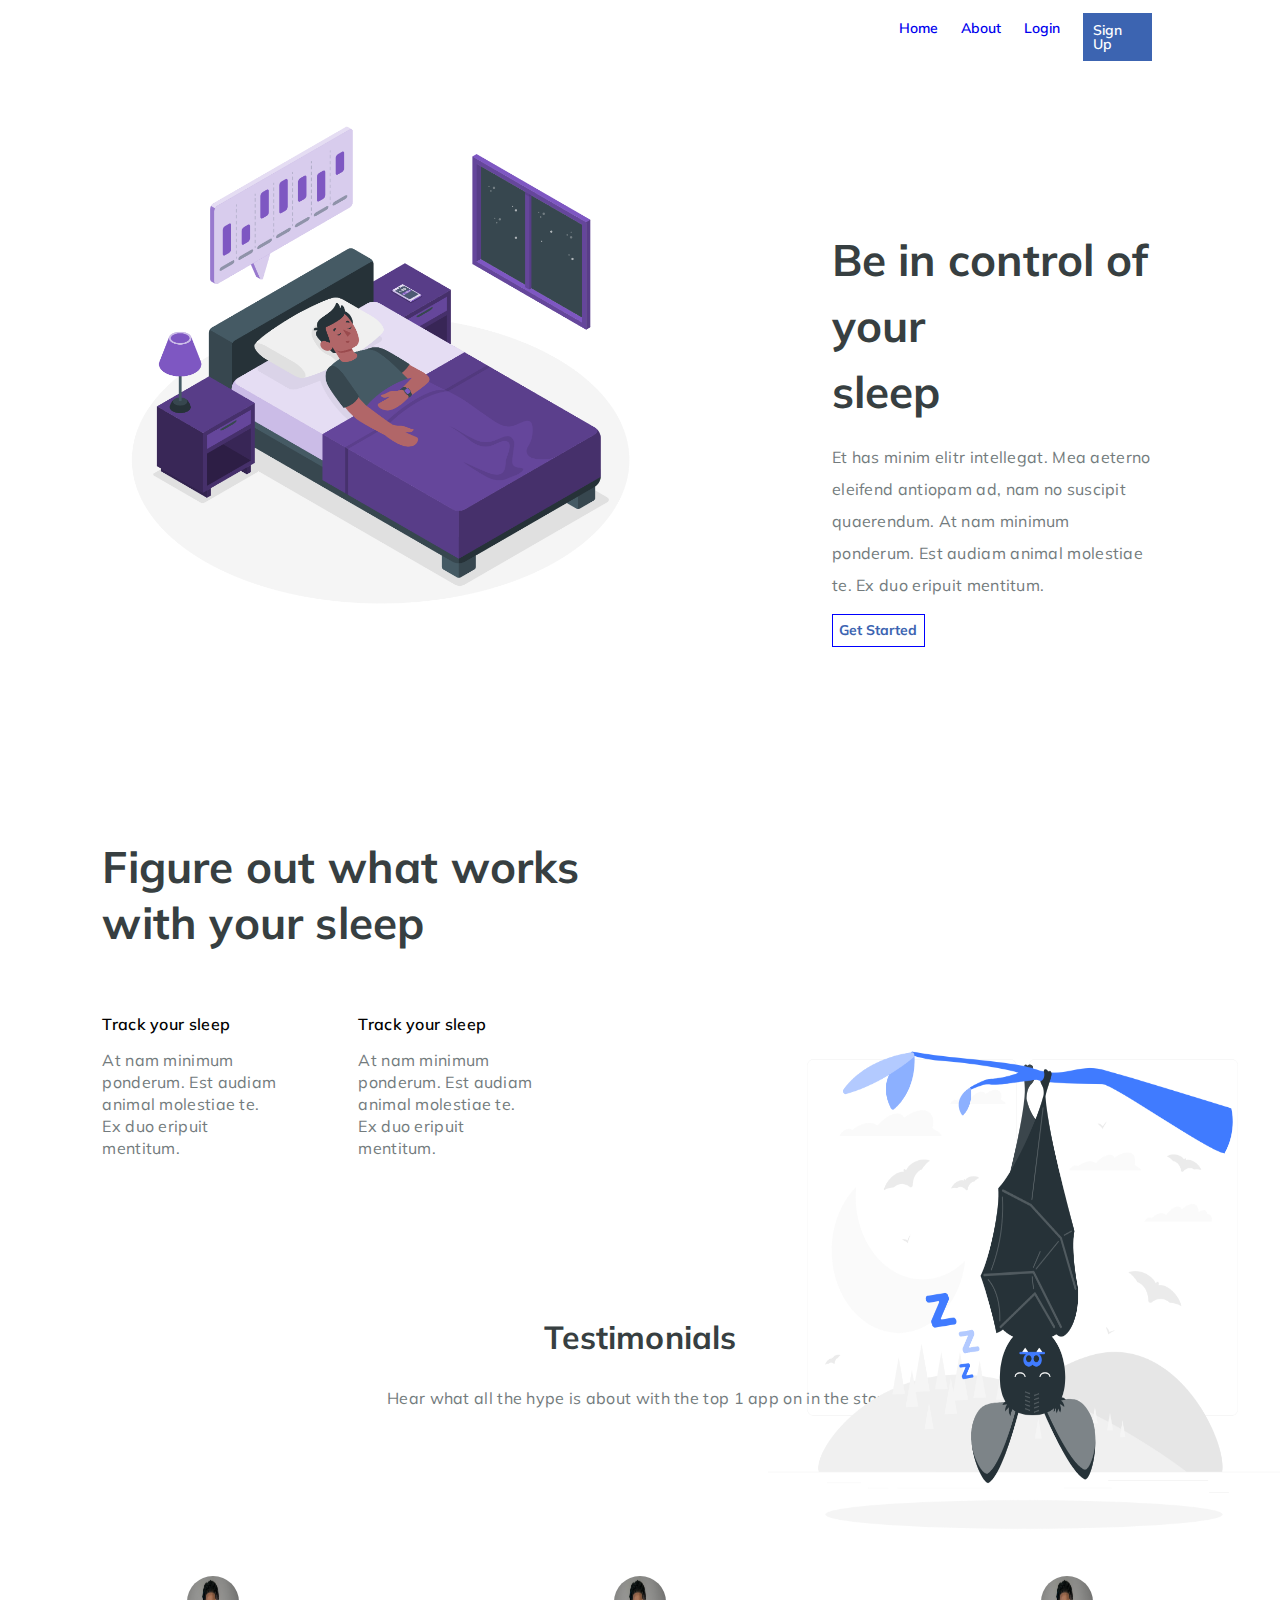
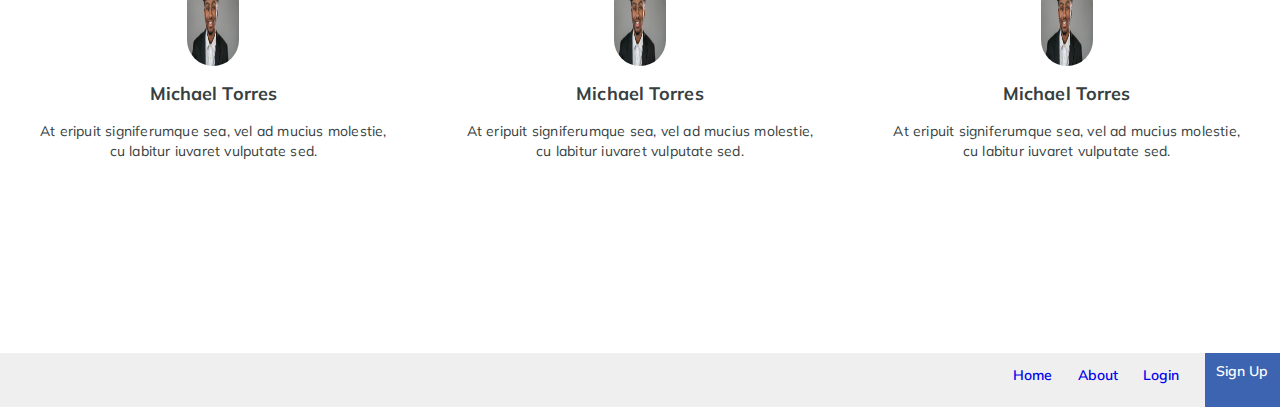
==== index.html @ d7e973f0 "added footer" ====
<!DOCTYPE html>
<html lang="en">

<head>
    <meta charset="UTF-8">
    <meta name="viewport" content="width=device-width, initial-scale=1.0">
    <title>Sleep Tracker</title>
    <!-- StyleSheet -->
    <link rel="stylesheet" href="./css/index.css">
    <!-- Font-Awesome CDN -->
    <link rel="stylesheet" href="https://use.fontawesome.com/releases/v5.14.0/css/all.css"
        integrity="sha384-HzLeBuhoNPvSl5KYnjx0BT+WB0QEEqLprO+NBkkk5gbc67FTaL7XIGa2w1L0Xbgc" crossorigin="anonymous">
    <!-- Fonts -->
    <link href="https://fonts.googleapis.com/css2?family=Mulish:wght@400;500;600;700&display=swap" rel="stylesheet">
</head>

<body>
    <header>
        <nav>
            <span><i class="fas fa-cloud-moon fa-10x"></i></span>
            <a href="#">Home</a>
            <a href="#">About</a>
            <a href="#">Login</a>
            <a href="#">Sign Up</a>
        </nav>
        <img src="./imgs/Sleep analysis-amico.png" />
        <section class="content">
            <h1>Be in control of your
                <br>
                sleep</h1>
            <p>Et has minim elitr intellegat. Mea aeterno eleifend antiopam ad, nam no suscipit quaerendum. At nam
                minimum ponderum. Est audiam animal molestiae te. Ex duo eripuit mentitum.</p>
            <a href="#">Get Started</a>
        </section>
    </header>

    <!-- How We help Section -->

    <section class="feature">
        <div class="content">
            <div class="title">
                <h2>Figure out what works
                    <br>
                    with your sleep</h2>
            </div>
            <div class="boxes">
                <div class="box">
                    <h3>Track your sleep</h3>
                    <p>At nam minimum ponderum. Est audiam animal molestiae te. Ex duo eripuit mentitum.</p>
                </div>
                <div class="box">
                    <h3>Track your sleep</h3>
                    <p>At nam minimum ponderum. Est audiam animal molestiae te. Ex duo eripuit mentitum.</p>
                </div>
            </div>
        </div>
        <img src="./imgs/Sleeping bat-rafiki.png" />
    </section>

    <!-- Testimonials Section -->

    <section class="testimonials">
        <h2>Testimonials</h2>
        <h3>Hear what all the hype is about with the top 1 app on in the store</h3>
        <div class="testimonial-boxes">
            <div class="tes-box">
                <img src="./imgs/portrait.jpeg" />
                <h4>Michael Torres</h4>
                <p>At eripuit signiferumque sea, vel ad mucius molestie,
                    <br>
                    cu labitur iuvaret vulputate sed.</p>
            </div>
            <div class="tes-box">
                <img src="./imgs/portrait.jpeg" />
                <h4>Michael Torres</h4>
                <p>At eripuit signiferumque sea, vel ad mucius molestie,
                    <br>
                    cu labitur iuvaret vulputate sed.</p>
            </div>
            <div class="tes-box">
                <img src="./imgs/portrait.jpeg" />
                <h4>Michael Torres</h4>
                <p>At eripuit signiferumque sea, vel ad mucius molestie,
                    <br>
                    cu labitur iuvaret vulputate sed.</p>
            </div>
        </div>
    </section>

    <!-- Footer -->
    <footer>
        <nav>
            <span><i class="fas fa-cloud-moon fa-10x"></i></span>
            <a href="#">Home</a>
            <a href="#">About</a>
            <a href="#">Login</a>
            <a href="#">Sign Up</a>
        </nav>
    </footer>

</body>

</html>
---- css/index.css ----
/* Css Reset Starts Here */
    html,
    body,
    div,
    span,
    applet,
    object,
    iframe,
    table,
    caption,
    tbody,
    tfoot,
    thead,
    tr,
    th,
    td,
    del,
    dfn,
    em,
    font,
    img,
    ins,
    kbd,
    q,
    s,
    samp,
    small,
    strike,
    strong,
    sub,
    sup,
    tt,
    var,
    h1,
    h2,
    h3,
    h4,
    h5,
    h6,
    p,
    blockquote,
    pre,
    a,
    abbr,
    acronym,
    address,
    big,
    cite,
    code,
    dl,
    dt,
    dd,
    ol,
    ul,
    li,
    fieldset,
    form,
    label,
    legend {
        vertical-align: baseline;
        font-family: inherit;
        font-weight: inherit;
        font-style: inherit;
        font-size: 62.5%;
        outline: 0;
        padding: 0;
        margin: 0;
        border: 0;
        text-decoration: none;
        /* border: 1px solid black; */
    }

    /* remember to define focus styles! */
    :focus {
        outline: 0;
    }

    body {
        background: white;
        line-height: 1;
        color: black;
    }

    ol,
    ul {
        list-style: none;
    }

    /* tables still need cellspacing="0" in the markup */
    table {
        border-collapse: separate;
        border-spacing: 0;
    }

    caption,
    th,
    td {
        font-weight: normal;
        text-align: left;
    }

    /* remove possible quote marks (") from <q> & <blockquote> */
    blockquote:before,
    blockquote:after,
    q:before,
    q:after {
        content: "";
    }

    blockquote,
    q {
        quotes: """";
    }

    /* Css Reset Ends Here */

    body {
        font-family: 'Mulish', sans-serif;
    }

    header {
        margin-bottom: 10%;
    }

    header nav {
        display: flex;
        justify-content: flex-end;
        margin-top: 1%;
        margin-right: 10%;
    }
    
    header nav span {
        margin-right: 78%;
        /* padding: 0.2%; */
    }

    header nav a {
        font-weight: 600;
        font-size: 1.4rem;
        padding-right: 2%;
        padding-top: 0.7%; 
    }

    header nav a:last-child {
        padding: 10px;
        background-color: #3C64B1;
        color: white;
    }

    header img {
        margin-left: 10%;
        margin-top: 5%;
        width: 40%;
    }

    header .content {
        float: right;
        margin-right: 10%;
        margin-top: 13%;
        width: 25%;
    }

    header .content h1 {
        font-size: 4.4rem;
        font-weight: 700;
        margin-bottom: 5%;
        line-height: 1.5;
        color: #373F41;
    }

    header .content p {
        font-size: 1.6rem;
        font-weight: 400;
        line-height: 2;
        letter-spacing: 0.3px;
        margin-bottom: 7%;
        color: #737B7D;
    }

    header .content a {
        border: 1px solid blue;
        font-size: 1.4rem;
        font-weight: bold;
        padding: 2%;
        color: #3C64B1;
    }

    /* Features Section */

    .feature {
        margin-bottom: 10%;
    }

    .feature .content {
        margin-top: 18%;
    }

    .feature .title h2 {
        font-weight: bold;
        font-size: 44px;
        line-height: 56px;
        letter-spacing: 0.2px;
        color: #373F41;
        width: 90%;
        height: 15vh;
        margin-left: 8%;
        margin-bottom: 2%;
    }

    .feature .boxes {
        display: flex;
        width: 40%;
        margin-left: 8%;
    }

    .feature .boxes .box {
        width: 50%;
    }

    .feature .boxes .box h3 {
        font-weight: 600;
        font-size: 1.6rem;
        line-height: 50px;
        letter-spacing: 0.3px;
        color: #000000;
    }

    .feature .boxes .box p {
        font-size: 1.6rem;
        line-height: 22px;
        letter-spacing: 0.3px;
        color: #737B7D;
        width: 70%;
    }


    .feature img {
        position: absolute;
        right: 0%;
        bottom: -80%;
        width: 40%;
        height: 70vh;
    }

    /* Testimonial Section */

    .testimonial-boxes {
        margin-bottom: 15%;
    }

    .testimonials h2 {
        font-weight: bold;
        font-size: 3.2rem;
        line-height: 100px;
        text-align: center;
        letter-spacing: 0.1px;
        color: #373F41;
    }

    .testimonials h3 {
        font-size: 1.6rem;
        line-height: 22px;
        text-align: center;
        letter-spacing: 0.3px;
        color: #737B7D;
    }

    .testimonials .testimonial-boxes {
        display: flex;
        justify-content: space-around;
        text-align: center;
        margin-top: 13%;
    }

    .testimonials .testimonial-boxes .tes-box h4{
        font-size: 1.8rem;
        font-weight: bold;
        line-height: 54px;
        letter-spacing: 0.1px;
        color: #373F41;
    }

    .testimonials .testimonial-boxes .tes-box p {
        font-size: 1.4rem;
        line-height: 20px;
        letter-spacing: 0.2px;
        color: #373F41;
    }

    .testimonials .testimonial-boxes .tes-box img{
        width: 15%;
        height: 10vh;
        border-radius: 50px;
    }

    /* Footer */

    footer nav {
        background-color: #efefef;
        width: 100%;
        height: 6vh;
        display: flex;
        justify-content: flex-end;
        margin-top: 30px;
        margin-right: 5%;
        margin-bottom: 1%;
    }

    footer nav a {
        font-weight: 600;
        font-size: 1.4rem;
        padding-right: 2%;
        padding-top: 1.2%; 
    }

    footer nav span {
        margin-right: 30%;
        padding: 0.3%;
    }

    footer nav a:last-child {
        background-color: #3C64B1;
        color: white;
        padding: 0.9%;
    }

    footer h2 {
        font-size: 2rem;
    }
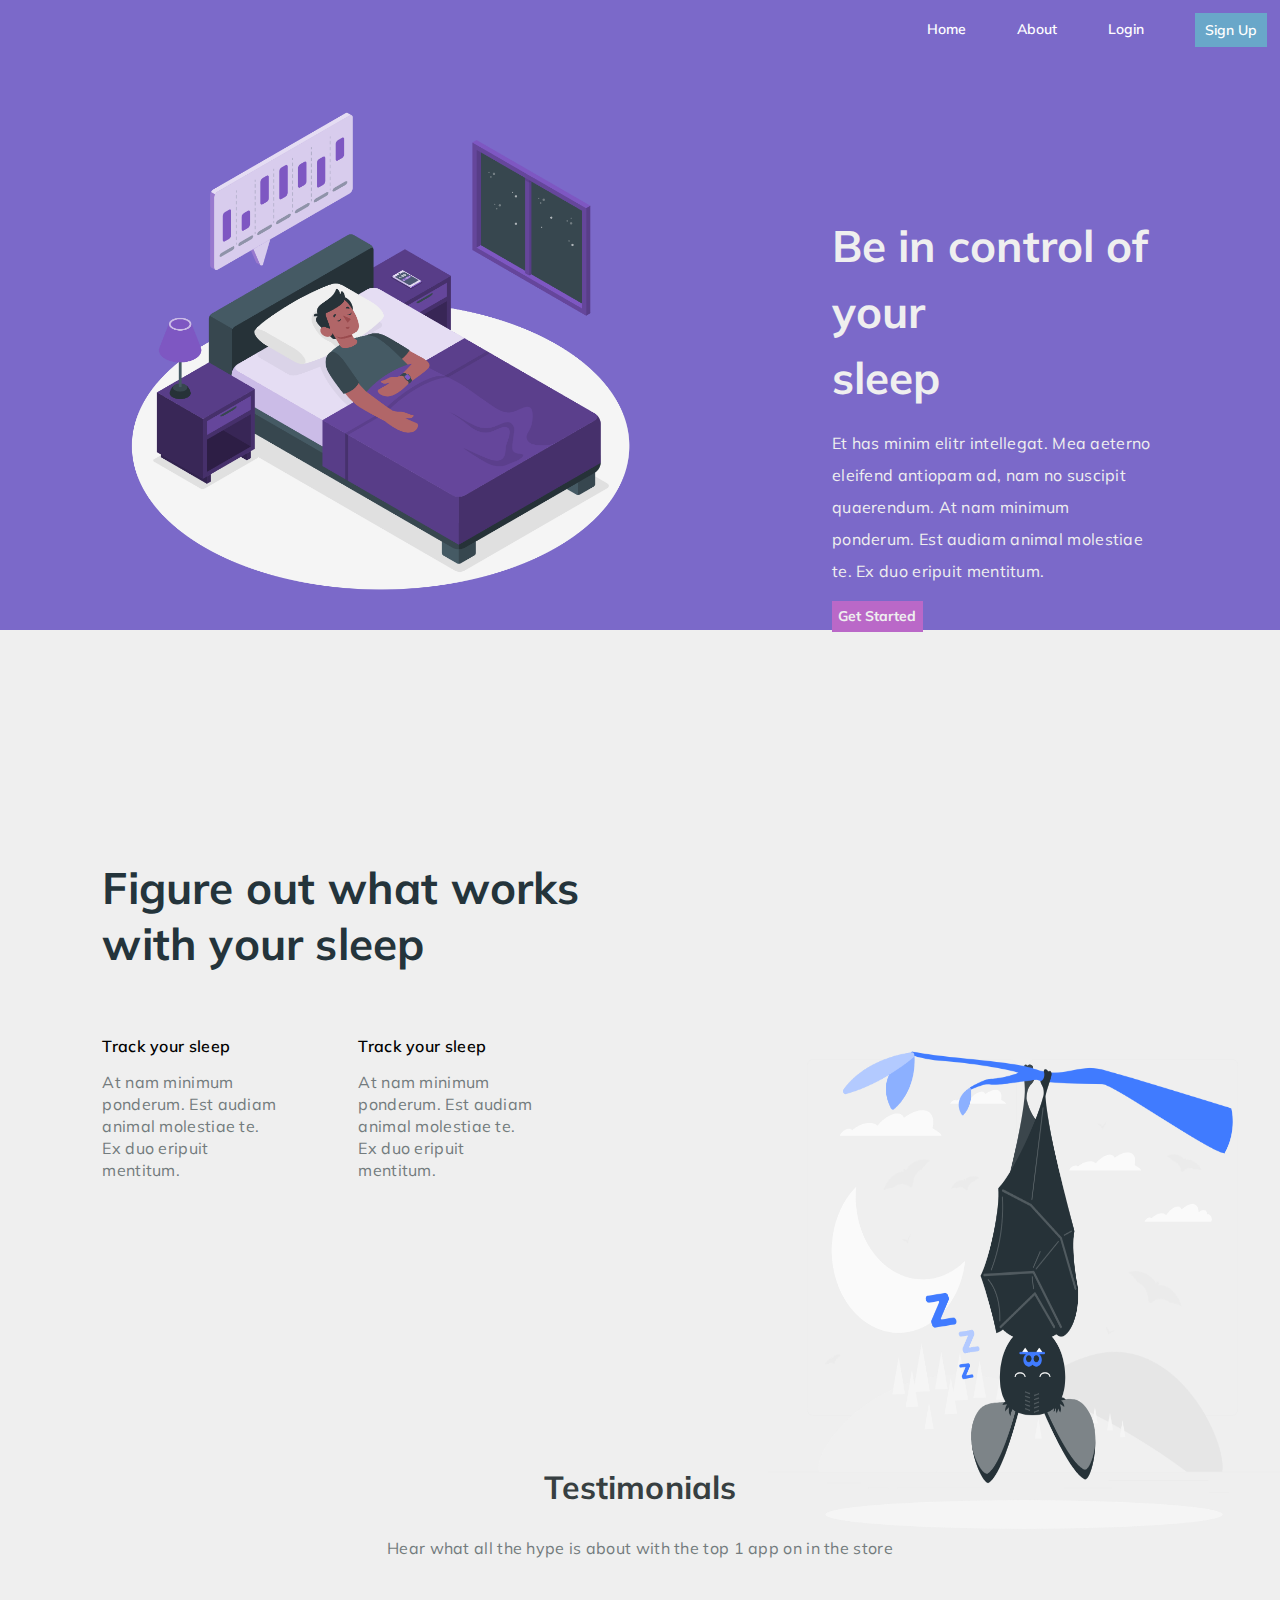
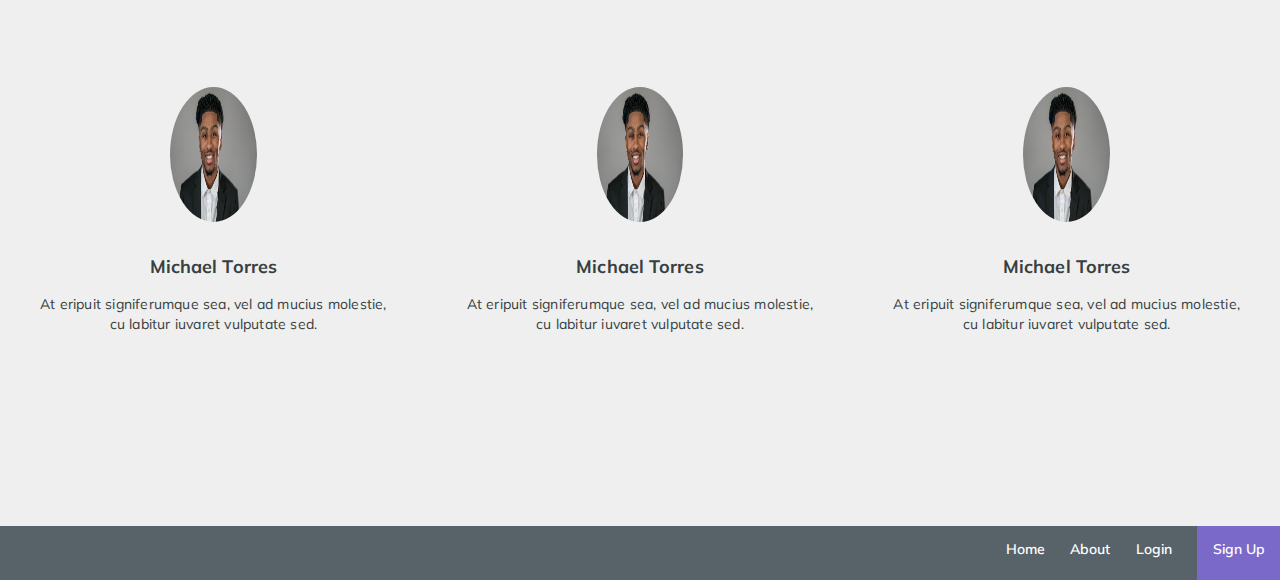
==== commit 69414c59: "resized testimonial images and added spacing" ====
--- a/index.html
+++ b/index.html
@@ -90,7 +90,7 @@
     <!-- Footer -->
     <footer>
         <nav>
-            <span><i class="fas fa-cloud-moon fa-10x"></i></span>
+            <!-- <span><i class="fas fa-cloud-moon fa-10x"></i></span> -->
             <a href="#">Home</a>
             <a href="#">About</a>
             <a href="#">Login</a>
--- a/css/index.css
+++ b/css/index.css
@@ -116,34 +116,41 @@
 
     body {
         font-family: 'Mulish', sans-serif;
+        background-color: #efefef;
     }
 
     header {
         margin-bottom: 10%;
+        background-color: #7B69C9;
+        height: 70vh;
     }
 
     header nav {
         display: flex;
         justify-content: flex-end;
-        margin-top: 1%;
+        padding-top: 1%;
         margin-right: 10%;
+        width: 100%;
+        /* color: white; */
+        color: #24343b;
     }
     
     header nav span {
-        margin-right: 78%;
-        /* padding: 0.2%; */
+        margin-right: 70%;
     }
 
     header nav a {
+        color: white;
         font-weight: 600;
         font-size: 1.4rem;
-        padding-right: 2%;
+        margin-right: 1%;
+        padding-right: 3%;
         padding-top: 0.7%; 
     }
 
     header nav a:last-child {
         padding: 10px;
-        background-color: #3C64B1;
+        background-color: #69A7C9;
         color: white;
     }
 
@@ -165,7 +172,10 @@
         font-weight: 700;
         margin-bottom: 5%;
         line-height: 1.5;
-        color: #373F41;
+        /* color: #373F41; */
+        color: #efefef;
+        /* color: #1f2427; */
+        /* color: #24343b; */
     }
 
     header .content p {
@@ -174,21 +184,24 @@
         line-height: 2;
         letter-spacing: 0.3px;
         margin-bottom: 7%;
-        color: #737B7D;
+        /* color: #737B7D; */
+        color: #efefef;
     }
 
     header .content a {
-        border: 1px solid blue;
+        /* border: 1px solid #BA68C8; */
         font-size: 1.4rem;
         font-weight: bold;
         padding: 2%;
-        color: #3C64B1;
+        background-color: #BA68C8;
+        color: #efefef;
+
     }
 
     /* Features Section */
 
     .feature {
-        margin-bottom: 10%;
+        margin-bottom: 20%;
     }
 
     .feature .content {
@@ -200,7 +213,8 @@
         font-size: 44px;
         line-height: 56px;
         letter-spacing: 0.2px;
-        color: #373F41;
+        /* color: #373F41; */
+        color: #24343b;
         width: 90%;
         height: 15vh;
         margin-left: 8%;
@@ -243,7 +257,7 @@
     }
 
     /* Testimonial Section */
-
+    
     .testimonial-boxes {
         margin-bottom: 15%;
     }
@@ -265,11 +279,18 @@
         color: #737B7D;
     }
 
+    .testimonials .testimonial-boxes .tes-box img{
+        width: 25%;
+        height: 15vh;
+        border-radius: 100%;
+        margin-bottom: 5%;
+    }
+
     .testimonials .testimonial-boxes {
         display: flex;
         justify-content: space-around;
         text-align: center;
-        margin-top: 13%;
+        margin-top: 10%;
     }
 
     .testimonials .testimonial-boxes .tes-box h4{
@@ -287,26 +308,20 @@
         color: #373F41;
     }
 
-    .testimonials .testimonial-boxes .tes-box img{
-        width: 15%;
-        height: 10vh;
-        border-radius: 50px;
-    }
-
     /* Footer */
 
     footer nav {
-        background-color: #efefef;
+        background-color: #586369;
         width: 100%;
         height: 6vh;
         display: flex;
         justify-content: flex-end;
         margin-top: 30px;
         margin-right: 5%;
-        margin-bottom: 1%;
     }
 
     footer nav a {
+        color: white;
         font-weight: 600;
         font-size: 1.4rem;
         padding-right: 2%;
@@ -316,12 +331,13 @@
     footer nav span {
         margin-right: 30%;
         padding: 0.3%;
+        color: #020405;
     }
 
     footer nav a:last-child {
-        background-color: #3C64B1;
+        background-color: #7B69C9;
         color: white;
-        padding: 0.9%;
+        padding: 1.2%;
     }
 
     footer h2 {
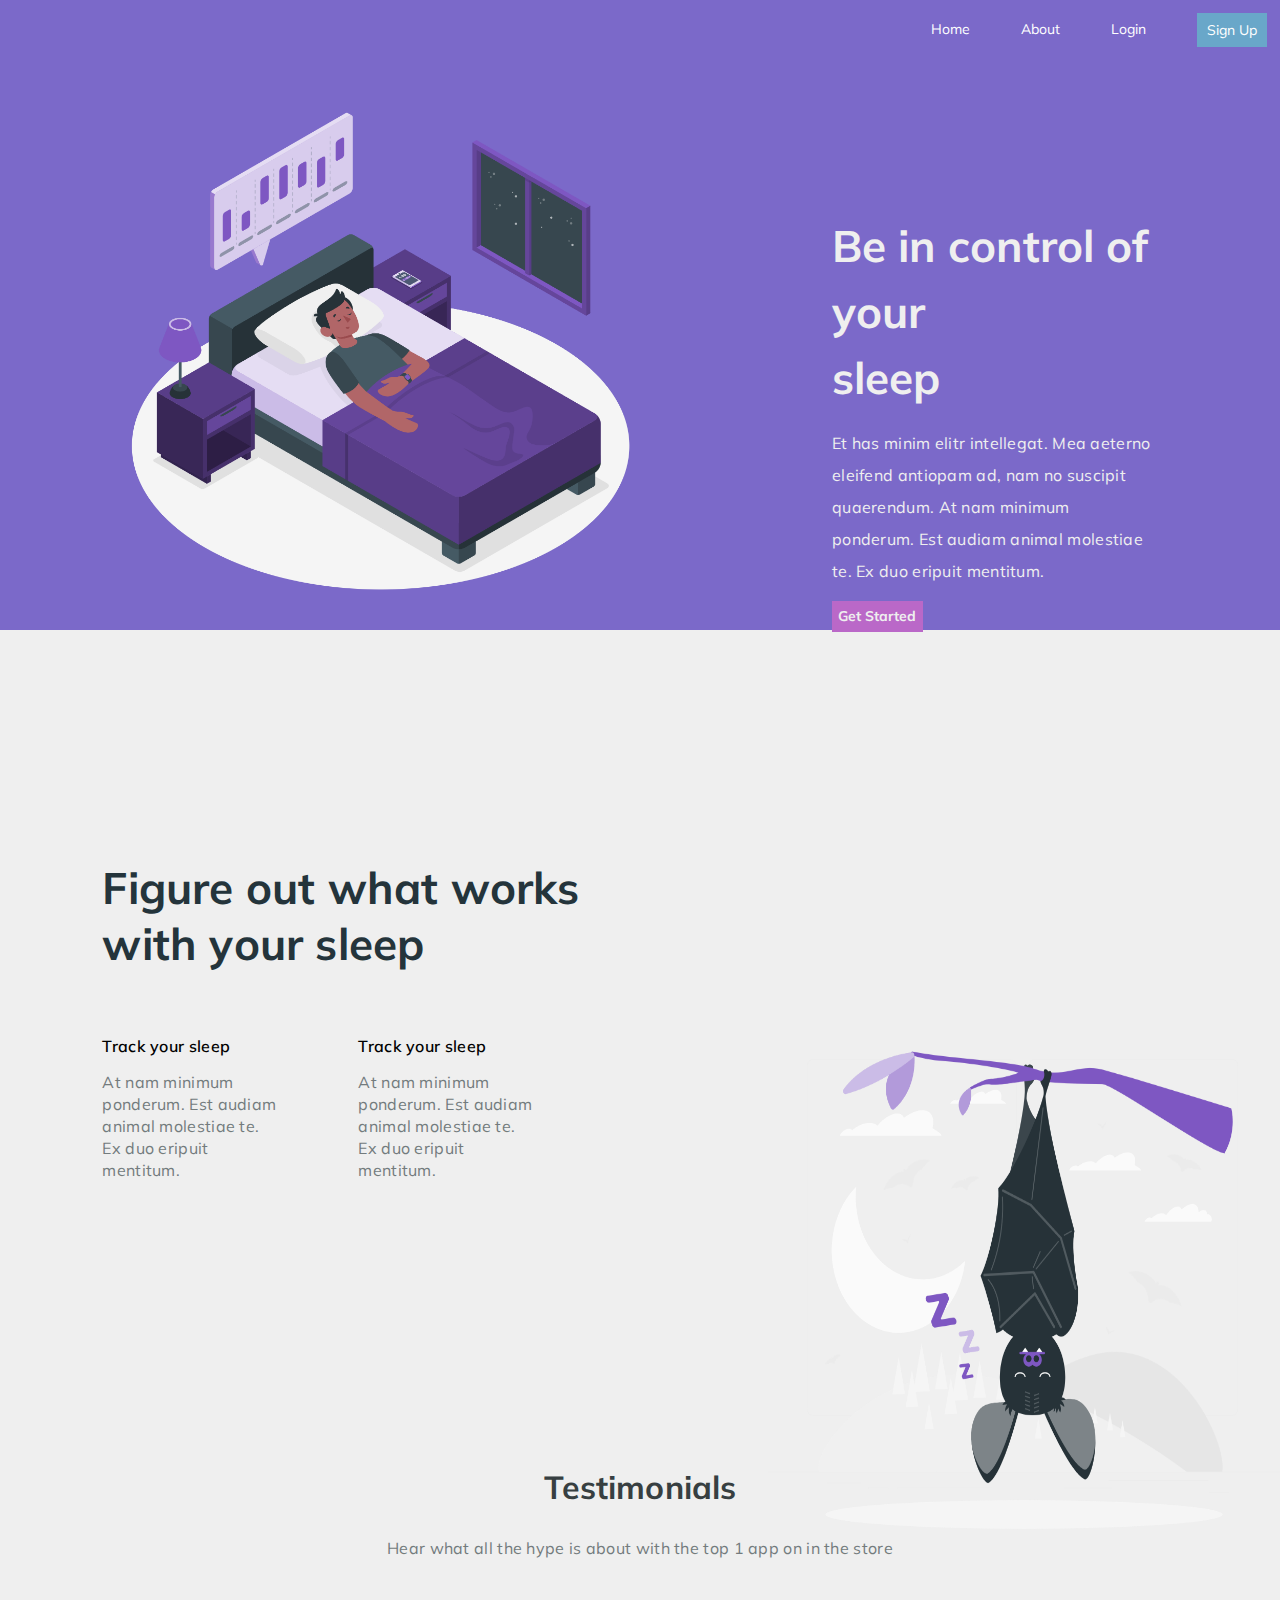
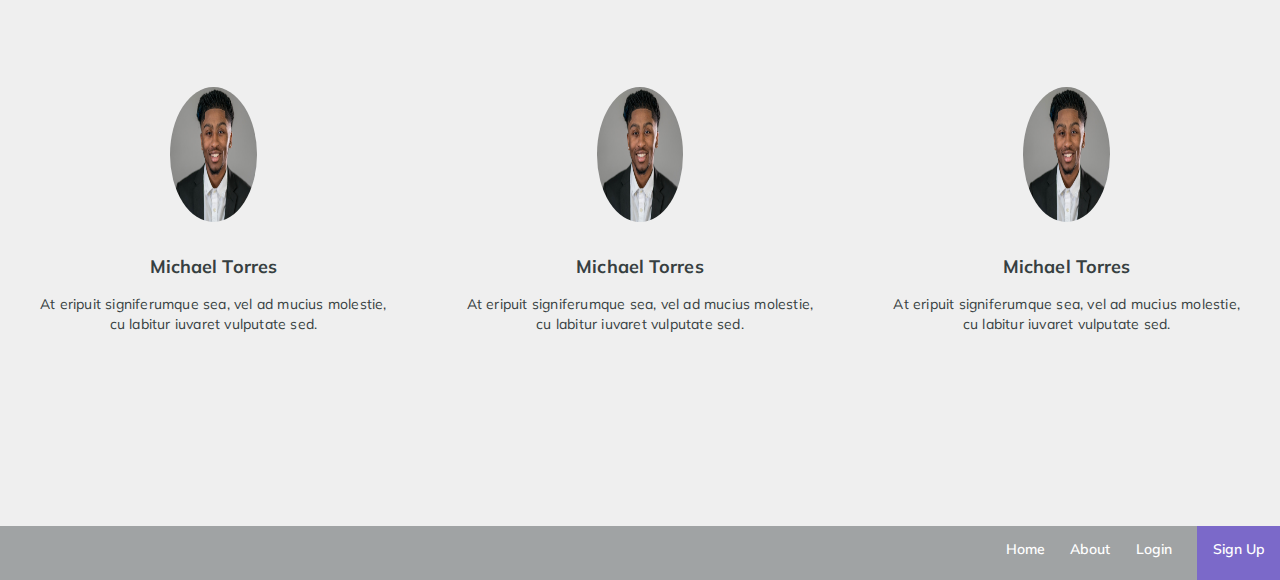
==== commit 739b8d9a: "added team images and delted some files" ====
--- a/index.html
+++ b/index.html
@@ -19,7 +19,7 @@
         <nav>
             <span><i class="fas fa-cloud-moon fa-10x"></i></span>
             <a href="#">Home</a>
-            <a href="#">About</a>
+            <a href="./about.html">About</a>
             <a href="#">Login</a>
             <a href="#">Sign Up</a>
         </nav>
@@ -92,7 +92,7 @@
         <nav>
             <!-- <span><i class="fas fa-cloud-moon fa-10x"></i></span> -->
             <a href="#">Home</a>
-            <a href="#">About</a>
+            <a href="./about.html">About</a>
             <a href="#">Login</a>
             <a href="#">Sign Up</a>
         </nav>
--- a/css/index.css
+++ b/css/index.css
@@ -141,7 +141,6 @@
 
     header nav a {
         color: white;
-        font-weight: 600;
         font-size: 1.4rem;
         margin-right: 1%;
         padding-right: 3%;
@@ -311,7 +310,7 @@
     /* Footer */
 
     footer nav {
-        background-color: #586369;
+        background-color: #353b3e6c;
         width: 100%;
         height: 6vh;
         display: flex;
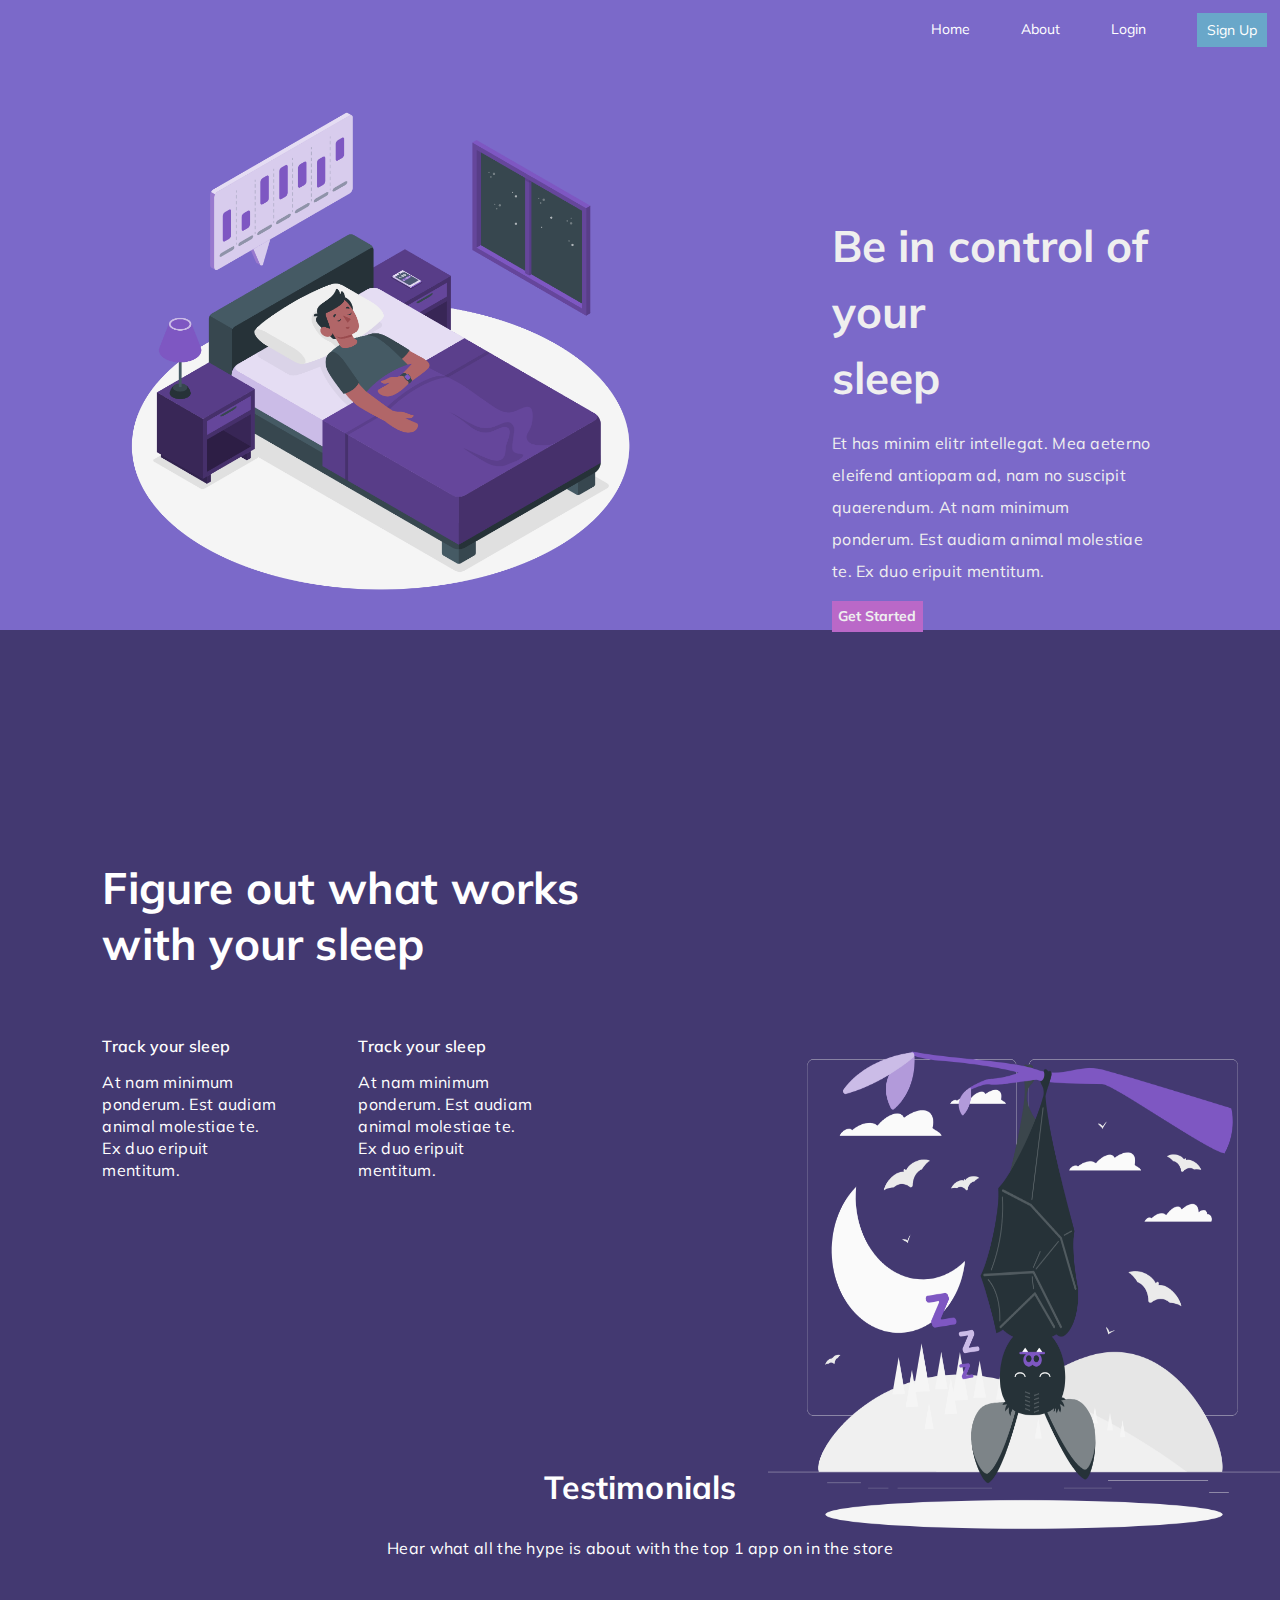
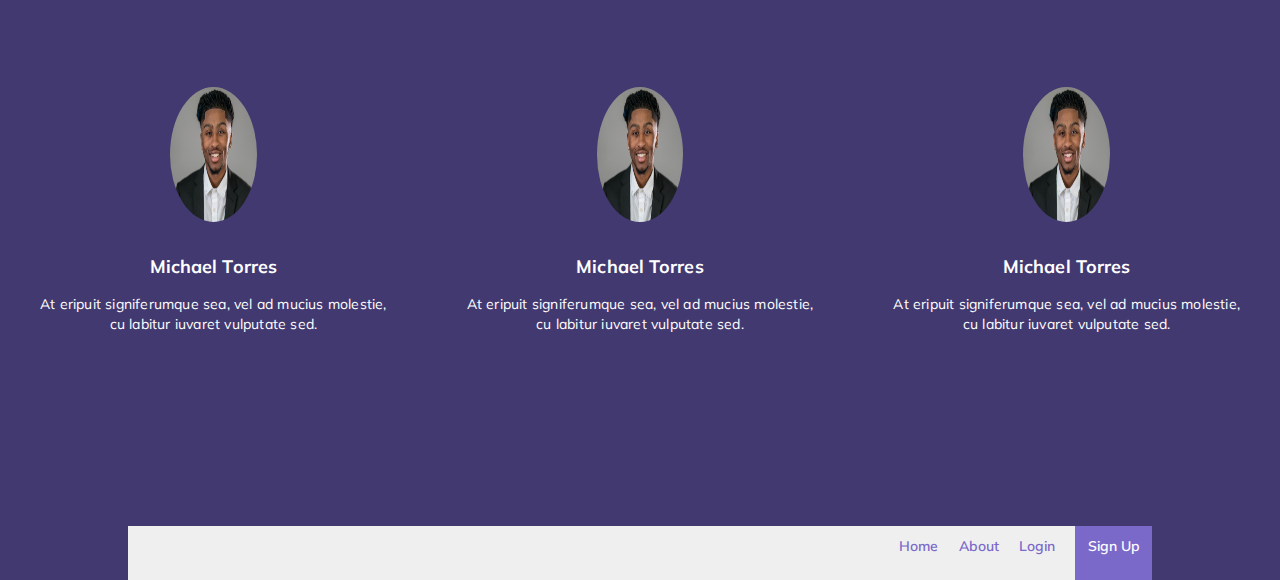
==== commit 8e5ae659: "added responsiveness to home page" ====
--- a/index.html
+++ b/index.html
@@ -90,7 +90,6 @@
     <!-- Footer -->
     <footer>
         <nav>
-            <!-- <span><i class="fas fa-cloud-moon fa-10x"></i></span> -->
             <a href="#">Home</a>
             <a href="./about.html">About</a>
             <a href="#">Login</a>
--- a/css/index.css
+++ b/css/index.css
@@ -67,7 +67,6 @@
         margin: 0;
         border: 0;
         text-decoration: none;
-        /* border: 1px solid black; */
     }
 
     /* remember to define focus styles! */
@@ -116,7 +115,7 @@
 
     body {
         font-family: 'Mulish', sans-serif;
-        background-color: #efefef;
+        background-color: #433971;
     }
 
     header {
@@ -131,10 +130,10 @@
         padding-top: 1%;
         margin-right: 10%;
         width: 100%;
-        /* color: white; */
-        color: #24343b;
-    }
-    
+        color: #efefee;
+    }
+
+
     header nav span {
         margin-right: 70%;
     }
@@ -144,7 +143,7 @@
         font-size: 1.4rem;
         margin-right: 1%;
         padding-right: 3%;
-        padding-top: 0.7%; 
+        padding-top: 0.7%;
     }
 
     header nav a:last-child {
@@ -171,10 +170,7 @@
         font-weight: 700;
         margin-bottom: 5%;
         line-height: 1.5;
-        /* color: #373F41; */
         color: #efefef;
-        /* color: #1f2427; */
-        /* color: #24343b; */
     }
 
     header .content p {
@@ -183,12 +179,10 @@
         line-height: 2;
         letter-spacing: 0.3px;
         margin-bottom: 7%;
-        /* color: #737B7D; */
         color: #efefef;
     }
 
     header .content a {
-        /* border: 1px solid #BA68C8; */
         font-size: 1.4rem;
         font-weight: bold;
         padding: 2%;
@@ -212,8 +206,7 @@
         font-size: 44px;
         line-height: 56px;
         letter-spacing: 0.2px;
-        /* color: #373F41; */
-        color: #24343b;
+        color: white;
         width: 90%;
         height: 15vh;
         margin-left: 8%;
@@ -235,14 +228,14 @@
         font-size: 1.6rem;
         line-height: 50px;
         letter-spacing: 0.3px;
-        color: #000000;
+        color: white;
     }
 
     .feature .boxes .box p {
         font-size: 1.6rem;
         line-height: 22px;
         letter-spacing: 0.3px;
-        color: #737B7D;
+        color: white;
         width: 70%;
     }
 
@@ -256,7 +249,7 @@
     }
 
     /* Testimonial Section */
-    
+
     .testimonial-boxes {
         margin-bottom: 15%;
     }
@@ -267,7 +260,7 @@
         line-height: 100px;
         text-align: center;
         letter-spacing: 0.1px;
-        color: #373F41;
+        color: white;
     }
 
     .testimonials h3 {
@@ -275,10 +268,10 @@
         line-height: 22px;
         text-align: center;
         letter-spacing: 0.3px;
-        color: #737B7D;
-    }
-
-    .testimonials .testimonial-boxes .tes-box img{
+        color: white;
+    }
+
+    .testimonials .testimonial-boxes .tes-box img {
         width: 25%;
         height: 15vh;
         border-radius: 100%;
@@ -292,43 +285,43 @@
         margin-top: 10%;
     }
 
-    .testimonials .testimonial-boxes .tes-box h4{
+    .testimonials .testimonial-boxes .tes-box h4 {
         font-size: 1.8rem;
         font-weight: bold;
         line-height: 54px;
         letter-spacing: 0.1px;
-        color: #373F41;
+        color: white;
     }
 
     .testimonials .testimonial-boxes .tes-box p {
         font-size: 1.4rem;
         line-height: 20px;
         letter-spacing: 0.2px;
-        color: #373F41;
+        color: white;
     }
 
     /* Footer */
 
     footer nav {
-        background-color: #353b3e6c;
-        width: 100%;
+        background-color: #efefef;
+        width: 80%;
         height: 6vh;
         display: flex;
         justify-content: flex-end;
-        margin-top: 30px;
-        margin-right: 5%;
+        margin-right: auto;
+        margin-left: auto;
     }
 
     footer nav a {
-        color: white;
+        color: #7B69C9;
         font-weight: 600;
         font-size: 1.4rem;
         padding-right: 2%;
-        padding-top: 1.2%; 
+        padding-top: 1.2%;
     }
 
     footer nav span {
-        margin-right: 30%;
+        margin-right: 77%;
         padding: 0.3%;
         color: #020405;
     }
@@ -341,4 +334,317 @@
 
     footer h2 {
         font-size: 2rem;
+    }
+
+    @media (max-width: 1024px) {
+
+        header {
+            margin-bottom: 20%;
+            height: 60vh;
+        }
+
+        header nav {
+            padding-top: 1.5%;
+        }
+
+
+        header nav span {
+            margin-right: 55%;
+        }
+
+        header nav a {
+            color: white;
+            font-size: 1.4rem;
+            margin-right: 1%;
+            padding-right: 3%;
+            padding-top: 1%;
+        }
+
+        header nav a:last-child {
+            padding: 1%;
+            background-color: #69A7C9;
+            color: white;
+        }
+
+        header img {
+            margin-left: 5%;
+            margin-top: 10%;
+            width: 40%;
+        }
+
+        header .content {
+            float: right;
+            margin-right: 3%;
+            margin-top: 18%;
+            width: 40%;
+        }
+
+        header .content h1 {
+            font-size: 3.5rem;
+        }
+
+        header .content p {
+            font-size: 1.5rem;
+        }
+
+        /* Features Section */
+
+        .feature {
+            margin-bottom: 30%;
+        }
+
+        .feature .content {
+            margin-top: 18%;
+        }
+
+        .feature .title h2 {
+            font-weight: bold;
+            font-size: 3.5rem;
+            line-height: 56px;
+            letter-spacing: 0.2px;
+            color: white;
+            width: 90%;
+            height: 15vh;
+            margin-left: 5%;
+            margin-bottom: 2%;
+        }
+
+        .feature .boxes {
+            width: 50%;
+            margin-left: 5%;
+        }
+
+        .feature .boxes .box h3 {
+            font-size: 1.6rem;
+        }
+
+        .feature .boxes .box p {
+            font-size: 1.3rem;
+            width: 75%;
+        }
+
+        .feature img {
+            bottom: -60%;
+            width: 40%;
+        }
+
+        /* Testimonial Section */
+
+        .testimonial-boxes {
+            margin-bottom: 20%;
+        }
+
+        .testimonials h2 {
+            font-size: 3.5rem;
+
+        }
+
+        .testimonials h3 {
+            font-size: 1.6rem;
+            line-height: 22px;
+            text-align: center;
+            letter-spacing: 0.3px;
+            color: white;
+        }
+
+        .testimonials .testimonial-boxes .tes-box {
+            width: 30%;
+        }
+
+        .testimonials .testimonial-boxes .tes-box img {
+            width: 35%;
+        }
+
+        /* Footer */
+
+        footer nav a {
+            padding-top: 2%;
+        }
+
+        footer nav a:last-child {
+            padding: 2%;
+        }
+    }
+
+    @media (max-width: 800px) {
+
+        header {
+            height: 55vh;
+        }
+
+        header nav {
+            padding-top: 1.5%;
+        }
+
+        header nav span {
+            display: none;
+        }
+
+        header img {
+            margin-left: 2%;
+            margin-top: 15%;
+            width: 45%;
+        }
+
+        header .content {
+            width: 45%;
+        }
+
+        header .content h1 {
+            font-size: 2.3rem;
+        }
+
+        header .content p {
+            font-size: 1.2rem;
+        }
+
+        /* Features Section */
+
+        .feature {
+            margin-bottom: 50%;
+        } 
+
+        .feature .title h2 {
+            font-size: 2.3rem;
+        }
+
+        .feature .boxes {
+            width: 80%;
+        }
+
+        .feature .boxes .box h3 {
+            font-size: 1.6rem;
+        }
+
+        .feature .boxes .box p {
+            font-size: 1.2rem;
+        }
+
+        .feature img {
+            bottom: -45%;
+            width: auto;
+            height: 45vh;
+        }
+
+        /* Testimonial Section */
+
+        .testimonial-boxes {
+            margin-bottom: 25%;
+        }
+
+        .testimonials h2 {
+            font-size: 2.3rem;
+        }
+
+        .testimonials h3 {
+            font-size: 1.2rem;
+        }
+
+
+        .testimonials .testimonial-boxes .tes-box {
+            width: auto;
+        }
+
+        .testimonials .testimonial-boxes .tes-box img {
+            width: auto;
+            height: 10vh;
+        }
+
+        .testimonials .testimonial-boxes .tes-box h4 {
+            font-size: 1.5rem;
+            line-height: 30px;
+            margin-bottom:  5%;
+        }
+
+        .testimonials .testimonial-boxes .tes-box p {
+            font-size: 1.2rem;
+            width: 100%;
+        }
+
+        /* Footer */
+
+        footer nav a {
+            font-size: 1.2rem;
+            padding-top: 4%;
+        }
+
+        footer nav a:last-child {
+            font-size: 1.2rem;
+            padding: 4%;
+        }
+}
+
+    @media (max-width: 500px) {
+
+        header {
+            height: 76vh;
+        }
+
+        header nav {
+            flex-direction: column;
+            text-align: center;
+        }
+
+        header nav span {
+            display: none;
+        }
+
+        header img {
+            margin-left: 25%;
+            margin-top: 10%;
+            width: 50%;
+        }
+
+        header .content {
+            margin-top: 10%;
+            width: 80%;
+        }
+
+        header .content h1 {
+            font-size: 2.3rem;
+        }
+
+        header .content p {
+            font-size: 1.2rem;
+        }
+
+        /* Features Section */
+
+        .feature {
+            margin-bottom: 100%;
+        }
+
+        .feature .boxes {
+            margin-top: 10%;
+            width: auto;
+        }
+
+        .feature .boxes .box p {
+            font-size: 1.2rem;
+            width: auto;
+        }
+
+        .feature img {
+            bottom: -68%;
+            width: auto;
+        }
+
+        /* Testimonial Section */
+
+        .testimonial-boxes {
+            flex-direction: column;
+        }
+
+        /* Footer */
+
+        footer nav a {
+            font-size: 1.2rem;
+            padding-top: 5%;
+            padding-left: 8%;
+        }
+
+        footer nav a:last-child {
+            font-size: 1.2rem;
+            padding: 5%;
+        }
     }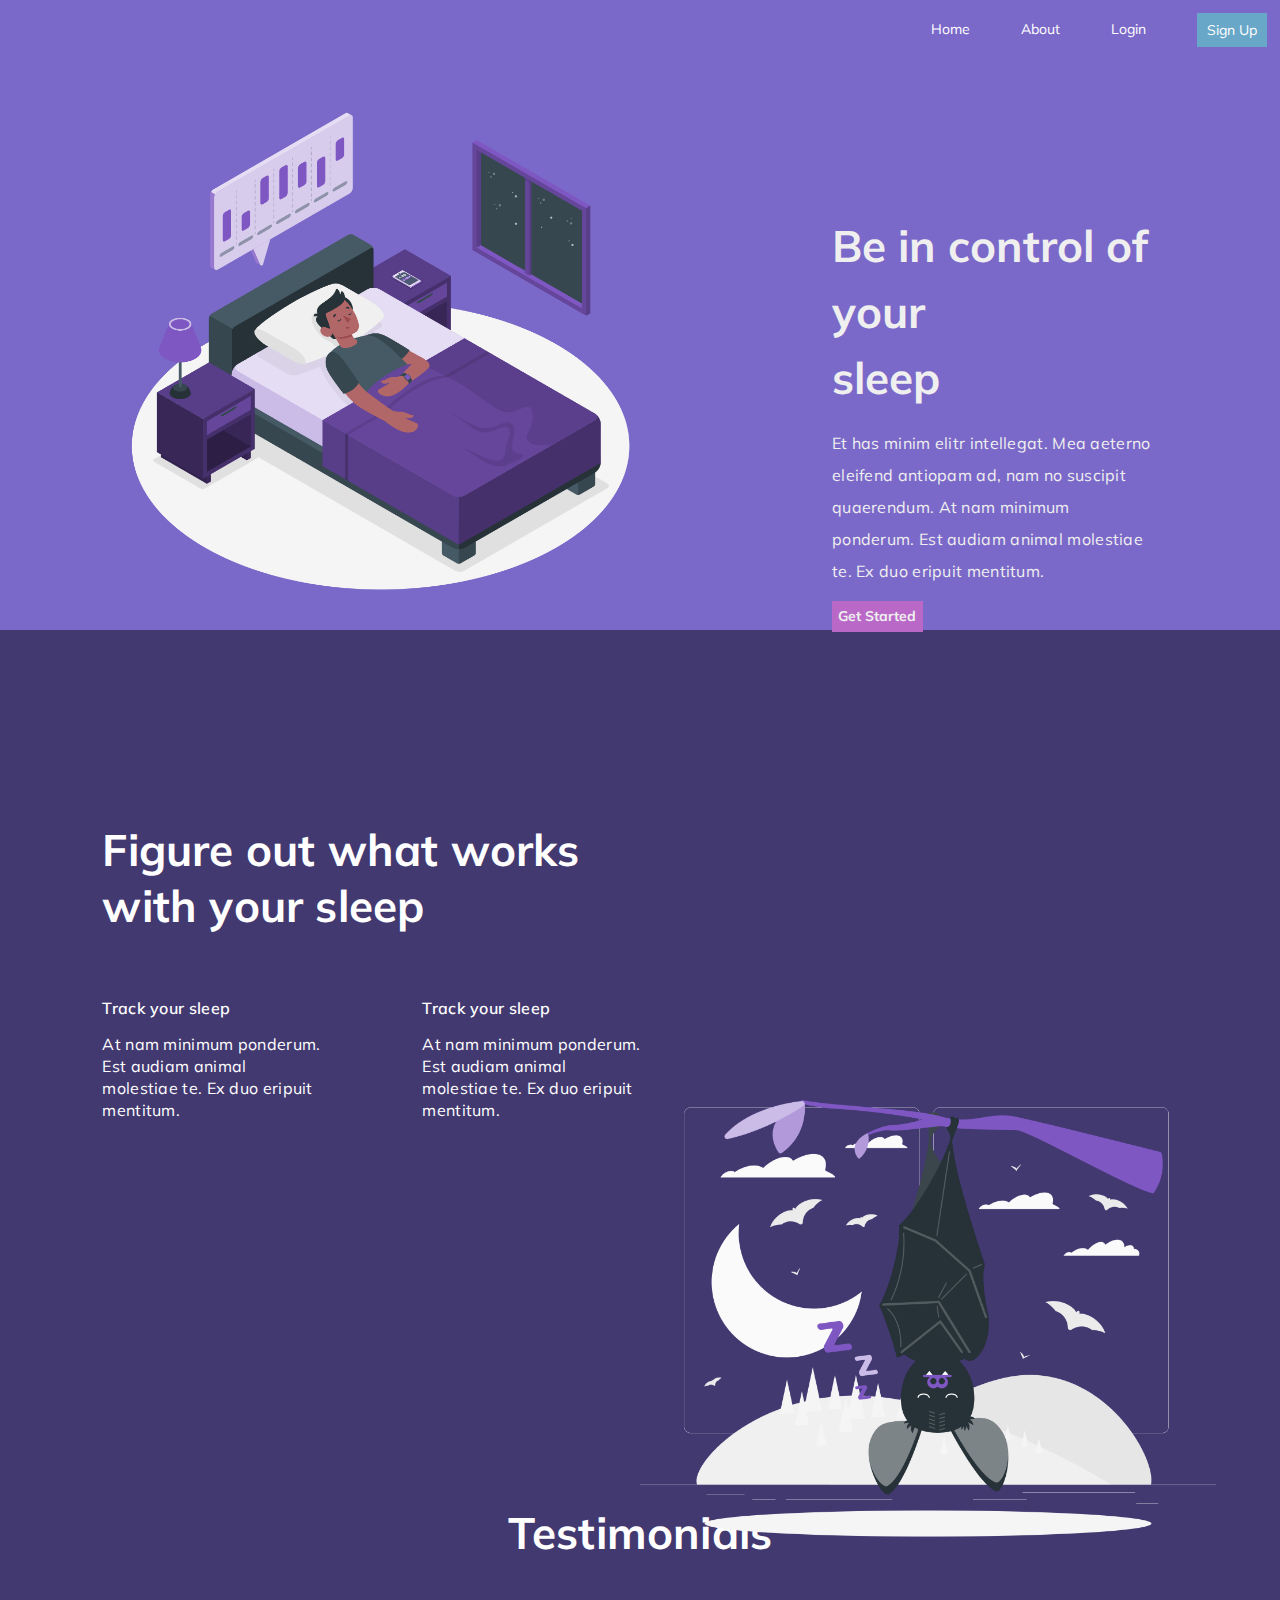
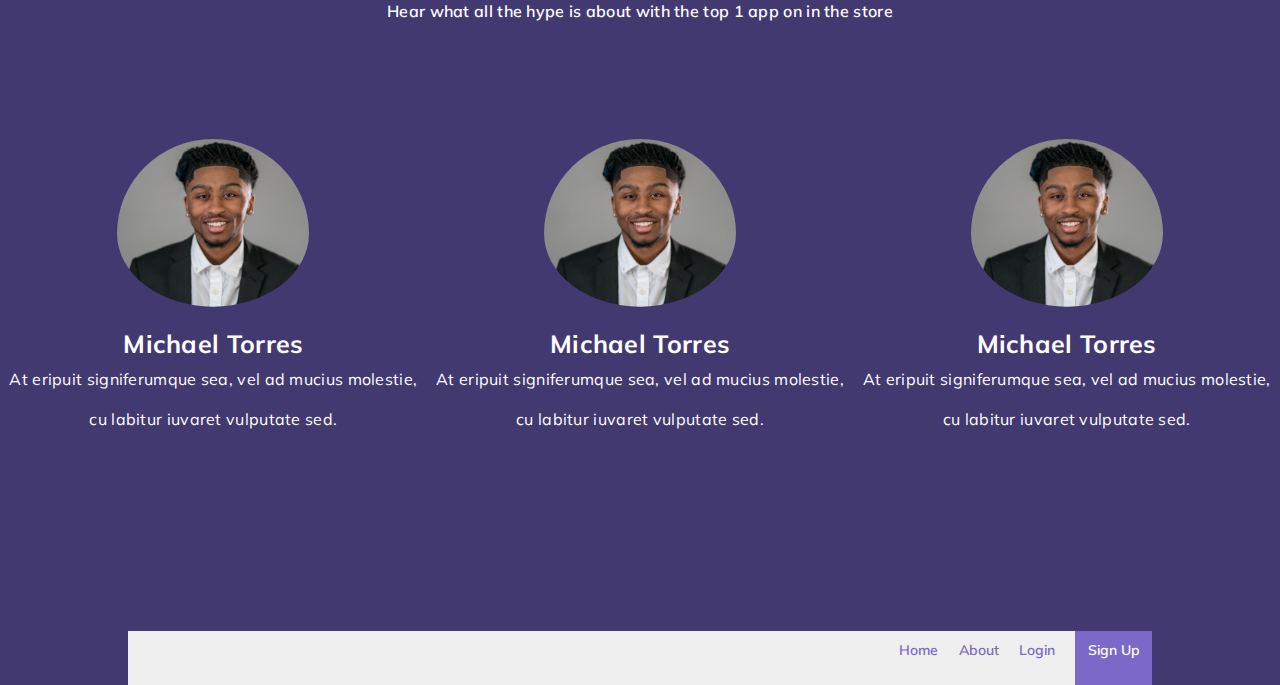
==== commit 84ae0b67: "completed respnsive design for breakpoint 1024px, 800px, 500px" ====
--- a/index.html
+++ b/index.html
@@ -18,23 +18,23 @@
     <header>
         <nav>
             <span><i class="fas fa-cloud-moon fa-10x"></i></span>
-            <a href="#">Home</a>
+            <a href="./index.html">Home</a>
             <a href="./about.html">About</a>
-            <a href="#">Login</a>
-            <a href="#">Sign Up</a>
+            <a href="https://react-dusky.vercel.app/">Login</a>
+            <a href="https://react-dusky.vercel.app/signup">Sign Up</a>
         </nav>
-        <img src="./imgs/Sleep analysis-amico.png" />
+        <img src="./imgs/Sleep analysis-amico.png" alt="guy sleeping in bed purple bed sheets" />
         <section class="content">
             <h1>Be in control of your
                 <br>
                 sleep</h1>
             <p>Et has minim elitr intellegat. Mea aeterno eleifend antiopam ad, nam no suscipit quaerendum. At nam
                 minimum ponderum. Est audiam animal molestiae te. Ex duo eripuit mentitum.</p>
-            <a href="#">Get Started</a>
+            <a href="https://react-dusky.vercel.app/signup">Get Started</a>
         </section>
     </header>
 
-    <!-- How We help Section -->
+    <!-- Feature Section -->
 
     <section class="feature">
         <div class="content">
@@ -42,6 +42,9 @@
                 <h2>Figure out what works
                     <br>
                     with your sleep</h2>
+            </div>
+            <div class="img">
+                <img src="./imgs/Sleeping bat-rafiki.png" alt="bat hanging of branch sleeping by the moon" />
             </div>
             <div class="boxes">
                 <div class="box">
@@ -54,7 +57,6 @@
                 </div>
             </div>
         </div>
-        <img src="./imgs/Sleeping bat-rafiki.png" />
     </section>
 
     <!-- Testimonials Section -->
@@ -64,21 +66,21 @@
         <h3>Hear what all the hype is about with the top 1 app on in the store</h3>
         <div class="testimonial-boxes">
             <div class="tes-box">
-                <img src="./imgs/portrait.jpeg" />
+                <img src="./imgs/portrait.jpeg" alt="guy in tuxedo smiling" />
                 <h4>Michael Torres</h4>
                 <p>At eripuit signiferumque sea, vel ad mucius molestie,
                     <br>
                     cu labitur iuvaret vulputate sed.</p>
             </div>
             <div class="tes-box">
-                <img src="./imgs/portrait.jpeg" />
+                <img src="./imgs/portrait.jpeg" alt="guy in tuxedo smiling" />
                 <h4>Michael Torres</h4>
                 <p>At eripuit signiferumque sea, vel ad mucius molestie,
                     <br>
                     cu labitur iuvaret vulputate sed.</p>
             </div>
             <div class="tes-box">
-                <img src="./imgs/portrait.jpeg" />
+                <img src="./imgs/portrait.jpeg" alt="guy in tuxedo smiling" />
                 <h4>Michael Torres</h4>
                 <p>At eripuit signiferumque sea, vel ad mucius molestie,
                     <br>
@@ -90,10 +92,10 @@
     <!-- Footer -->
     <footer>
         <nav>
-            <a href="#">Home</a>
+            <a href="./index.html">Home</a>
             <a href="./about.html">About</a>
-            <a href="#">Login</a>
-            <a href="#">Sign Up</a>
+            <a href="https://react-dusky.vercel.app/">Login</a>
+            <a href="https://react-dusky.vercel.app/signup">Sign Up</a>
         </nav>
     </footer>
 
--- a/css/index.css
+++ b/css/index.css
@@ -194,11 +194,14 @@
     /* Features Section */
 
     .feature {
-        margin-bottom: 20%;
-    }
-
-    .feature .content {
-        margin-top: 18%;
+        margin-bottom: 30%;
+        margin-top: 15%;
+    }
+
+    .feature .boxes {
+        display: flex;
+        width: 50%;
+        margin-left: 8%;
     }
 
     .feature .title h2 {
@@ -207,20 +210,9 @@
         line-height: 56px;
         letter-spacing: 0.2px;
         color: white;
-        width: 90%;
         height: 15vh;
         margin-left: 8%;
         margin-bottom: 2%;
-    }
-
-    .feature .boxes {
-        display: flex;
-        width: 40%;
-        margin-left: 8%;
-    }
-
-    .feature .boxes .box {
-        width: 50%;
     }
 
     .feature .boxes .box h3 {
@@ -242,62 +234,59 @@
 
     .feature img {
         position: absolute;
-        right: 0%;
+        right: 5%;
         bottom: -80%;
-        width: 40%;
-        height: 70vh;
-    }
-
-    /* Testimonial Section */
-
-    .testimonial-boxes {
-        margin-bottom: 15%;
-    }
-
-    .testimonials h2 {
+        width: 45%;
+        height:auto;
+    }
+
+    .testimonials {
+        text-align: center;
+    }
+
+    .testimonials h2{
         font-weight: bold;
-        font-size: 3.2rem;
-        line-height: 100px;
-        text-align: center;
-        letter-spacing: 0.1px;
-        color: white;
+        font-size: 4.4rem;
+        line-height: 56px;
+        letter-spacing: 0.2px;
+        color: white;
+        margin-bottom: 2%;
     }
 
     .testimonials h3 {
+        font-weight: 600;
         font-size: 1.6rem;
-        line-height: 22px;
-        text-align: center;
+        line-height: 50px;
         letter-spacing: 0.3px;
         color: white;
-    }
-
-    .testimonials .testimonial-boxes .tes-box img {
-        width: 25%;
-        height: 15vh;
-        border-radius: 100%;
-        margin-bottom: 5%;
+        margin-bottom: 8%;
     }
 
     .testimonials .testimonial-boxes {
         display: flex;
         justify-content: space-around;
-        text-align: center;
-        margin-top: 10%;
-    }
-
-    .testimonials .testimonial-boxes .tes-box h4 {
-        font-size: 1.8rem;
+    }
+
+    .testimonials .testimonial-boxes .tes-box img{
+        width: 45%;
+        height: auto;
+        border-radius: 100%;
+        padding-bottom: 5%;
+    }
+
+    .testimonials .testimonial-boxes .tes-box h4{
+        color: white;
+        font-size: 2.5rem;
         font-weight: bold;
-        line-height: 54px;
-        letter-spacing: 0.1px;
-        color: white;
-    }
-
-    .testimonials .testimonial-boxes .tes-box p {
-        font-size: 1.4rem;
-        line-height: 20px;
-        letter-spacing: 0.2px;
-        color: white;
+        line-height: 30px;
+        letter-spacing: 0.3px;
+    }
+
+    .testimonials .testimonial-boxes .tes-box p{
+        color: white;
+        font-size: 1.6rem;
+        line-height: 40px;
+        letter-spacing: 0.3px;
     }
 
     /* Footer */
@@ -310,6 +299,7 @@
         justify-content: flex-end;
         margin-right: auto;
         margin-left: auto;
+        margin-top: 15%;
     }
 
     footer nav a {
@@ -336,82 +326,175 @@
         font-size: 2rem;
     }
 
-    @media (max-width: 1024px) {
+    @media (max-width: 1024px){
+        @media (max-width: 1024px) {
+
+            header {
+                height: 60vh;
+            }
+    
+            header nav {
+                padding-top: 1.5%;
+            }
+    
+    
+            header nav span {
+                margin-right: 55%;
+            }
+    
+            header nav a {
+                color: white;
+                font-size: 1.4rem;
+                margin-right: 1%;
+                padding-right: 3%;
+                padding-top: 1%;
+            }
+    
+            header nav a:last-child {
+                padding: 1%;
+                background-color: #69A7C9;
+                color: white;
+            }
+    
+            header img {
+                margin-left: 5%;
+                margin-top: 10%;
+                width: 40%;
+            }
+    
+            header .content {
+                float: right;
+                margin-right: 2%;
+                margin-top: 25%;
+                width: 45%;
+            }
+    
+            header .content h1 {
+                font-size: 3.3rem;
+            }
+    
+            header .content p {
+                font-size: 1.5rem;
+            }
+    
+            /* Features Section */
+    
+            .feature .content{
+                margin-bottom: 0%;
+            } 
+
+            .feature .title h2 {
+                font-size: 3.5rem;
+                margin-left: 5%;
+            }
+    
+            .feature .boxes {
+                width: 65%;
+                margin-left: 5%;
+            }
+    
+            .feature .boxes .box h3 {
+                font-size: 1.6rem;
+            }
+    
+            .feature .boxes .box p {
+                font-size: 1.3rem;
+            }
+    
+            .feature img {
+                bottom: -45%;
+                width: 40%;
+            }
+    
+            /* Testimonial Section */
+    
+            .testimonial-boxes {
+                margin-bottom: 20%;
+            }
+    
+            .testimonials h2 {
+                font-size: 3.5rem;
+    
+            }
+    
+            .testimonials h3 {
+                font-size: 1.6rem;
+                line-height: 22px;
+                text-align: center;
+                letter-spacing: 0.3px;
+                color: white;
+            }
+    
+            .testimonials .testimonial-boxes .tes-box {
+                width: 27%;
+            }
+    
+            .testimonials .testimonial-boxes .tes-box img {
+                width: 45%;
+                height: auto;
+            }
+
+            .testimonials .testimonial-boxes .tes-box h4 {
+                font-size: 2rem;
+            }
+    
+            .testimonials .testimonial-boxes .tes-box p {
+                font-size: 1.4rem;
+            }
+            /* Footer */
+    
+            footer nav a {
+                padding-top: 3%;
+            }
+    
+            footer nav a:last-child {
+                padding: 3%;
+            }
+        }
+    }
+
+    @media (max-width: 800px) {
 
         header {
-            margin-bottom: 20%;
-            height: 60vh;
-        }
-
-        header nav {
-            padding-top: 1.5%;
-        }
-
+            height: 45vh;
+        }
 
         header nav span {
-            margin-right: 55%;
-        }
-
-        header nav a {
-            color: white;
-            font-size: 1.4rem;
-            margin-right: 1%;
-            padding-right: 3%;
-            padding-top: 1%;
-        }
-
-        header nav a:last-child {
-            padding: 1%;
-            background-color: #69A7C9;
-            color: white;
+            display: none;
         }
 
         header img {
-            margin-left: 5%;
-            margin-top: 10%;
-            width: 40%;
+            margin-left: 1%;
+            margin-top: 5%;
+            width: 45%; 
         }
 
         header .content {
-            float: right;
-            margin-right: 3%;
-            margin-top: 18%;
-            width: 40%;
+            text-align: start;
+            margin-top: 15%;
+            margin-right: 0%;
         }
 
         header .content h1 {
-            font-size: 3.5rem;
+            font-size: 2.3rem;
         }
 
         header .content p {
-            font-size: 1.5rem;
+            font-size: 1.2rem;
         }
 
         /* Features Section */
 
         .feature {
-            margin-bottom: 30%;
-        }
-
-        .feature .content {
-            margin-top: 18%;
-        }
+            margin-bottom: 15%;
+        } 
 
         .feature .title h2 {
-            font-weight: bold;
-            font-size: 3.5rem;
-            line-height: 56px;
-            letter-spacing: 0.2px;
-            color: white;
-            width: 90%;
-            height: 15vh;
-            margin-left: 5%;
-            margin-bottom: 2%;
+            font-size: 2.3rem;
         }
 
         .feature .boxes {
-            width: 50%;
-            margin-left: 5%;
+            width: 100%;
         }
 
         .feature .boxes .box h3 {
@@ -419,111 +502,11 @@
         }
 
         .feature .boxes .box p {
-            font-size: 1.3rem;
-            width: 75%;
+            font-size: 1.2rem;
         }
 
         .feature img {
-            bottom: -60%;
-            width: 40%;
-        }
-
-        /* Testimonial Section */
-
-        .testimonial-boxes {
-            margin-bottom: 20%;
-        }
-
-        .testimonials h2 {
-            font-size: 3.5rem;
-
-        }
-
-        .testimonials h3 {
-            font-size: 1.6rem;
-            line-height: 22px;
-            text-align: center;
-            letter-spacing: 0.3px;
-            color: white;
-        }
-
-        .testimonials .testimonial-boxes .tes-box {
-            width: 30%;
-        }
-
-        .testimonials .testimonial-boxes .tes-box img {
-            width: 35%;
-        }
-
-        /* Footer */
-
-        footer nav a {
-            padding-top: 2%;
-        }
-
-        footer nav a:last-child {
-            padding: 2%;
-        }
-    }
-
-    @media (max-width: 800px) {
-
-        header {
-            height: 55vh;
-        }
-
-        header nav {
-            padding-top: 1.5%;
-        }
-
-        header nav span {
             display: none;
-        }
-
-        header img {
-            margin-left: 2%;
-            margin-top: 15%;
-            width: 45%;
-        }
-
-        header .content {
-            width: 45%;
-        }
-
-        header .content h1 {
-            font-size: 2.3rem;
-        }
-
-        header .content p {
-            font-size: 1.2rem;
-        }
-
-        /* Features Section */
-
-        .feature {
-            margin-bottom: 50%;
-        } 
-
-        .feature .title h2 {
-            font-size: 2.3rem;
-        }
-
-        .feature .boxes {
-            width: 80%;
-        }
-
-        .feature .boxes .box h3 {
-            font-size: 1.6rem;
-        }
-
-        .feature .boxes .box p {
-            font-size: 1.2rem;
-        }
-
-        .feature img {
-            bottom: -45%;
-            width: auto;
-            height: 45vh;
         }
 
         /* Testimonial Section */
@@ -572,79 +555,88 @@
             font-size: 1.2rem;
             padding: 4%;
         }
-}
-
-    @media (max-width: 500px) {
-
-        header {
-            height: 76vh;
-        }
-
-        header nav {
-            flex-direction: column;
-            text-align: center;
-        }
-
-        header nav span {
-            display: none;
-        }
-
-        header img {
-            margin-left: 25%;
-            margin-top: 10%;
-            width: 50%;
-        }
-
-        header .content {
-            margin-top: 10%;
-            width: 80%;
-        }
-
-        header .content h1 {
-            font-size: 2.3rem;
-        }
-
-        header .content p {
-            font-size: 1.2rem;
-        }
-
-        /* Features Section */
-
-        .feature {
-            margin-bottom: 100%;
-        }
-
-        .feature .boxes {
-            margin-top: 10%;
-            width: auto;
-        }
-
-        .feature .boxes .box p {
-            font-size: 1.2rem;
-            width: auto;
-        }
-
-        .feature img {
-            bottom: -68%;
-            width: auto;
-        }
-
-        /* Testimonial Section */
-
-        .testimonial-boxes {
-            flex-direction: column;
-        }
-
-        /* Footer */
-
-        footer nav a {
-            font-size: 1.2rem;
-            padding-top: 5%;
-            padding-left: 8%;
-        }
-
-        footer nav a:last-child {
-            font-size: 1.2rem;
-            padding: 5%;
-        }
-    }+
+        @media (max-width: 500px) {
+
+            header {
+                height: 78vh;
+                margin-bottom: 40%;
+            }
+    
+            header nav {
+                flex-direction: column;
+                text-align: center;
+            }
+    
+            header nav span {
+                display: none;
+            }
+
+            header nav a {
+                font-size: 1.5rem;
+                font-weight: bold;
+                padding: 2%;
+            }
+    
+            header img {
+                margin-left: 15%;
+                margin-top: 10%;
+                width: 70%;
+            }
+    
+            header .content {
+                margin-top: 10%;
+                width: 80%;
+            }
+    
+            header .content h1 {
+                font-size: 2.3rem;
+            }
+    
+            header .content p {
+                font-size: 1.2rem;
+            }
+    
+            /* Features Section */
+    
+            .feature {
+                margin-bottom: 20%;
+            }
+    
+            .feature .boxes {
+                margin-top: 10%;
+                width: auto;
+                max-width: 90%;
+            }
+    
+            .feature .boxes .box p {
+                font-size: 1.2rem;
+                width: auto;
+            }
+
+            /* Testimonial Section */
+    
+            .testimonial-boxes {
+                flex-direction: column;
+            }
+
+            .testimonials .testimonial-boxes .tes-box img {
+                margin-top: 5%;
+                height: 25vh;
+            }
+    
+            /* Footer */
+    
+            footer nav a {
+                font-size: 1.2rem;
+                padding-top: 7%;
+                padding-right: 8%;
+            }
+    
+            footer nav a:last-child {
+                font-size: 1.2rem;
+                padding: 5%;
+                padding-top: 7%; 
+            }
+        }
+}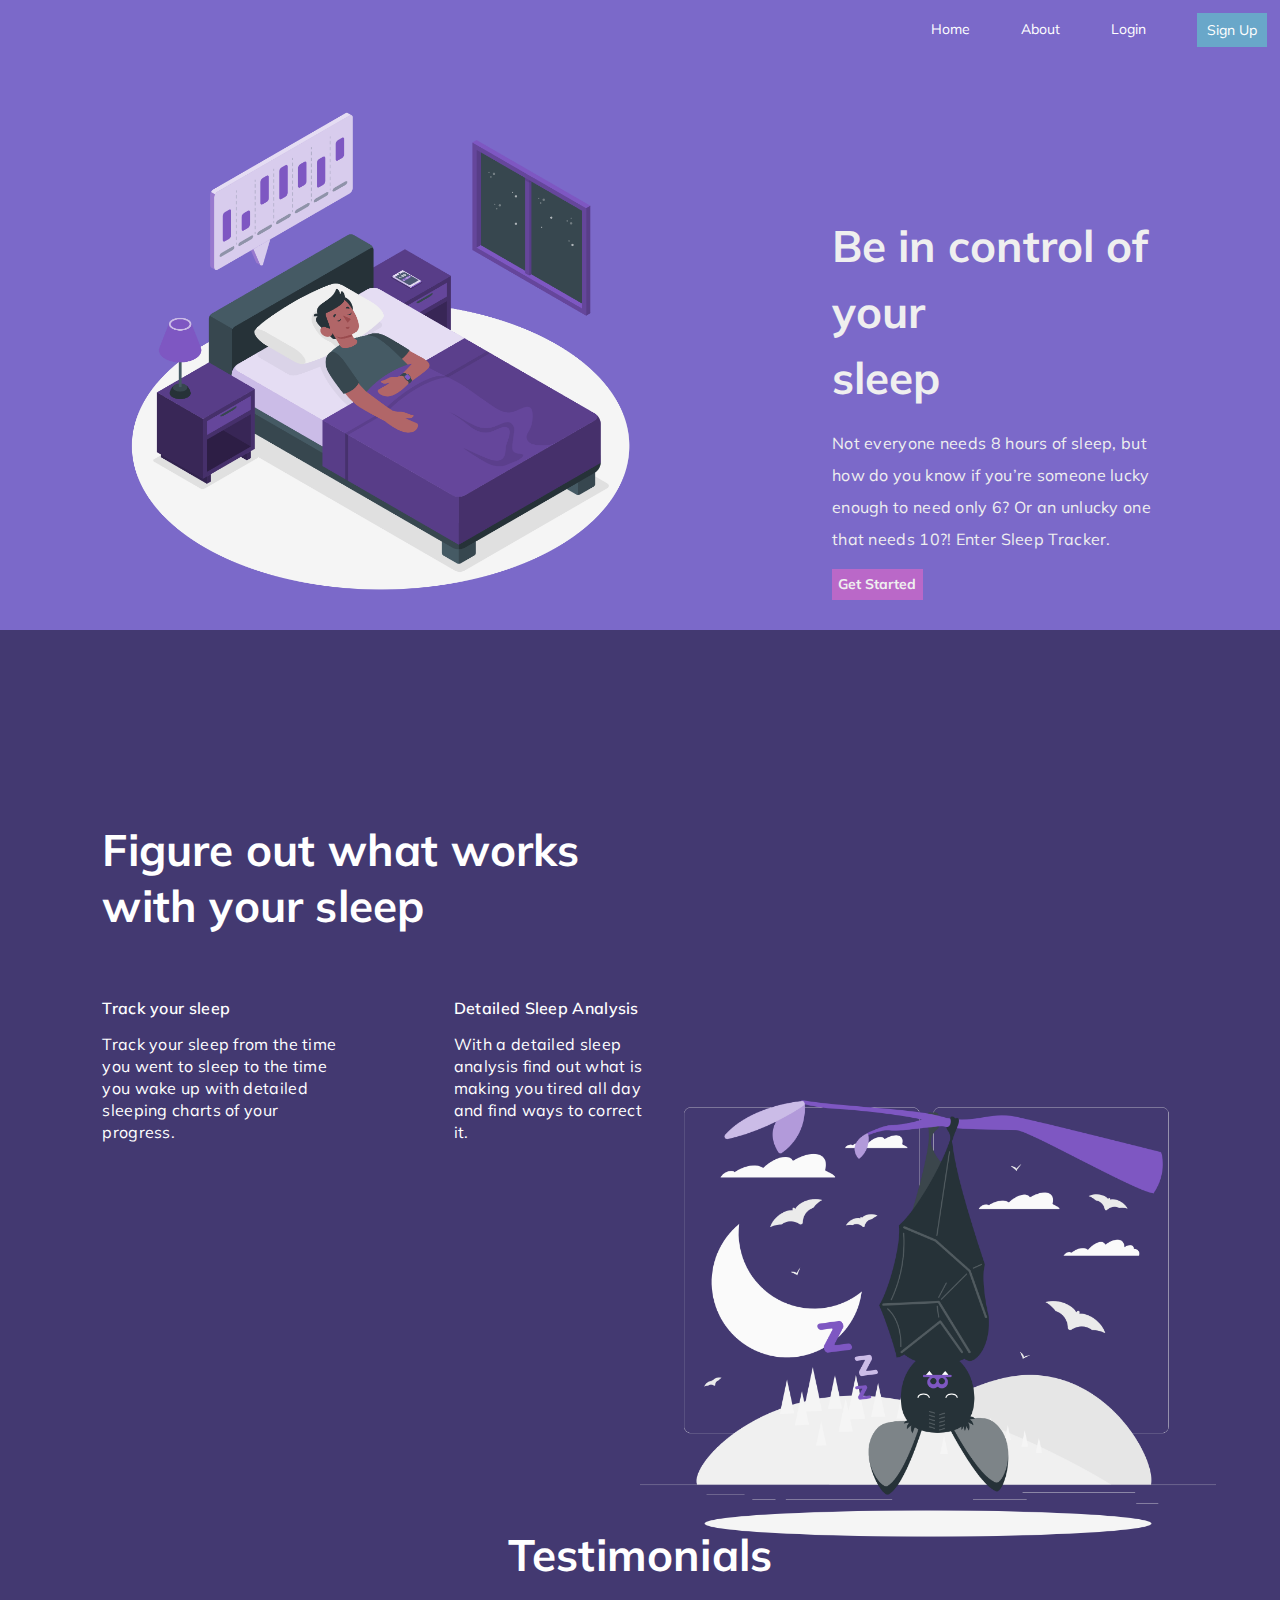
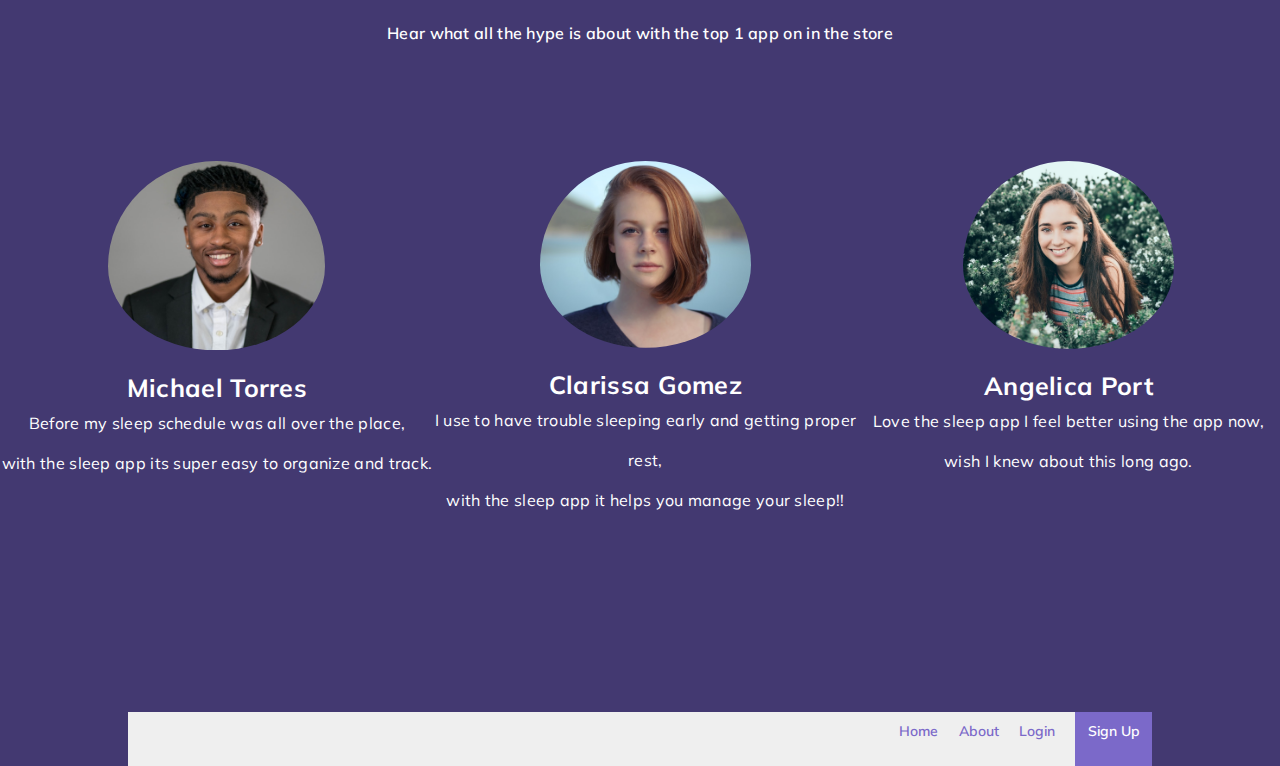
==== commit 3b7e8a14: "removed dummy text" ====
--- a/index.html
+++ b/index.html
@@ -28,8 +28,7 @@
             <h1>Be in control of your
                 <br>
                 sleep</h1>
-            <p>Et has minim elitr intellegat. Mea aeterno eleifend antiopam ad, nam no suscipit quaerendum. At nam
-                minimum ponderum. Est audiam animal molestiae te. Ex duo eripuit mentitum.</p>
+            <p>Not everyone needs 8 hours of sleep, but how do you know if you’re someone lucky enough to need only 6? Or an unlucky one that needs 10?! Enter Sleep Tracker.</p>
             <a href="https://react-dusky.vercel.app/signup">Get Started</a>
         </section>
     </header>
@@ -49,11 +48,12 @@
             <div class="boxes">
                 <div class="box">
                     <h3>Track your sleep</h3>
-                    <p>At nam minimum ponderum. Est audiam animal molestiae te. Ex duo eripuit mentitum.</p>
+                    <p>Track your sleep from the time you went to sleep to the time you wake up with detailed sleeping charts of your progress.</p>
                 </div>
                 <div class="box">
-                    <h3>Track your sleep</h3>
-                    <p>At nam minimum ponderum. Est audiam animal molestiae te. Ex duo eripuit mentitum.</p>
+                    <h3>Detailed Sleep Analysis</h3>
+                    <p>With a detailed sleep analysis find out what is making you tired all day and find ways to correct it.</p>
+            
                 </div>
             </div>
         </div>
@@ -68,23 +68,23 @@
             <div class="tes-box">
                 <img src="./imgs/portrait.jpeg" alt="guy in tuxedo smiling" />
                 <h4>Michael Torres</h4>
-                <p>At eripuit signiferumque sea, vel ad mucius molestie,
+                <p>Before my sleep schedule was all over the place,
                     <br>
-                    cu labitur iuvaret vulputate sed.</p>
+                    with the sleep app its super easy to organize and track.</p>
             </div>
             <div class="tes-box">
-                <img src="./imgs/portrait.jpeg" alt="guy in tuxedo smiling" />
-                <h4>Michael Torres</h4>
-                <p>At eripuit signiferumque sea, vel ad mucius molestie,
+                <img src="./imgs/portrait-2.jpeg" alt="guy in tuxedo smiling" />
+                <h4>Clarissa Gomez</h4>
+                <p>I use to have trouble sleeping early and getting proper rest,
                     <br>
-                    cu labitur iuvaret vulputate sed.</p>
+                    with the sleep app it helps you manage your sleep!!</p>
             </div>
             <div class="tes-box">
-                <img src="./imgs/portrait.jpeg" alt="guy in tuxedo smiling" />
-                <h4>Michael Torres</h4>
-                <p>At eripuit signiferumque sea, vel ad mucius molestie,
+                <img src="./imgs/portrait-3.jpeg" alt="guy in tuxedo smiling" />
+                <h4>Angelica Port</h4>
+                <p>Love the sleep app I feel better using the app now,
                     <br>
-                    cu labitur iuvaret vulputate sed.</p>
+                    wish I knew about this long ago.</p>
             </div>
         </div>
     </section>
--- a/css/index.css
+++ b/css/index.css
@@ -268,7 +268,7 @@
     }
 
     .testimonials .testimonial-boxes .tes-box img{
-        width: 45%;
+        width: 50%;
         height: auto;
         border-radius: 100%;
         padding-bottom: 5%;
